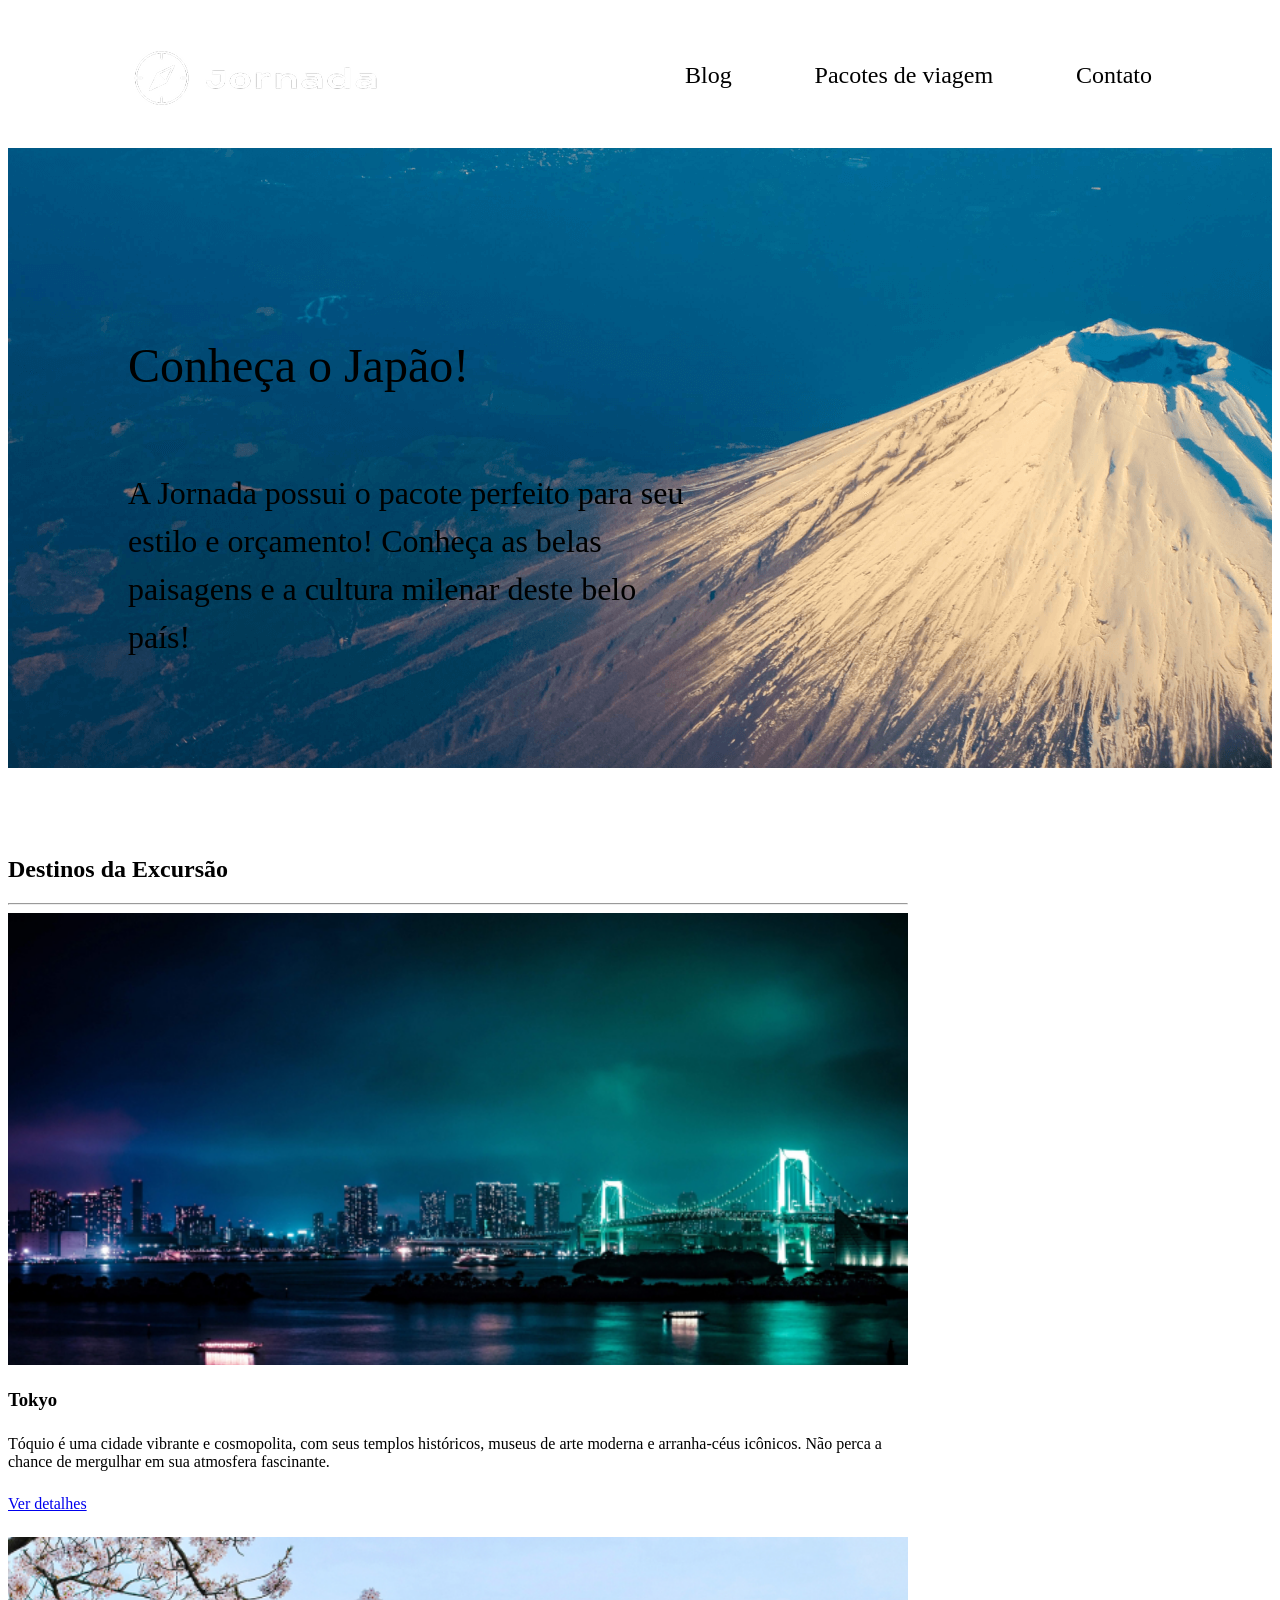
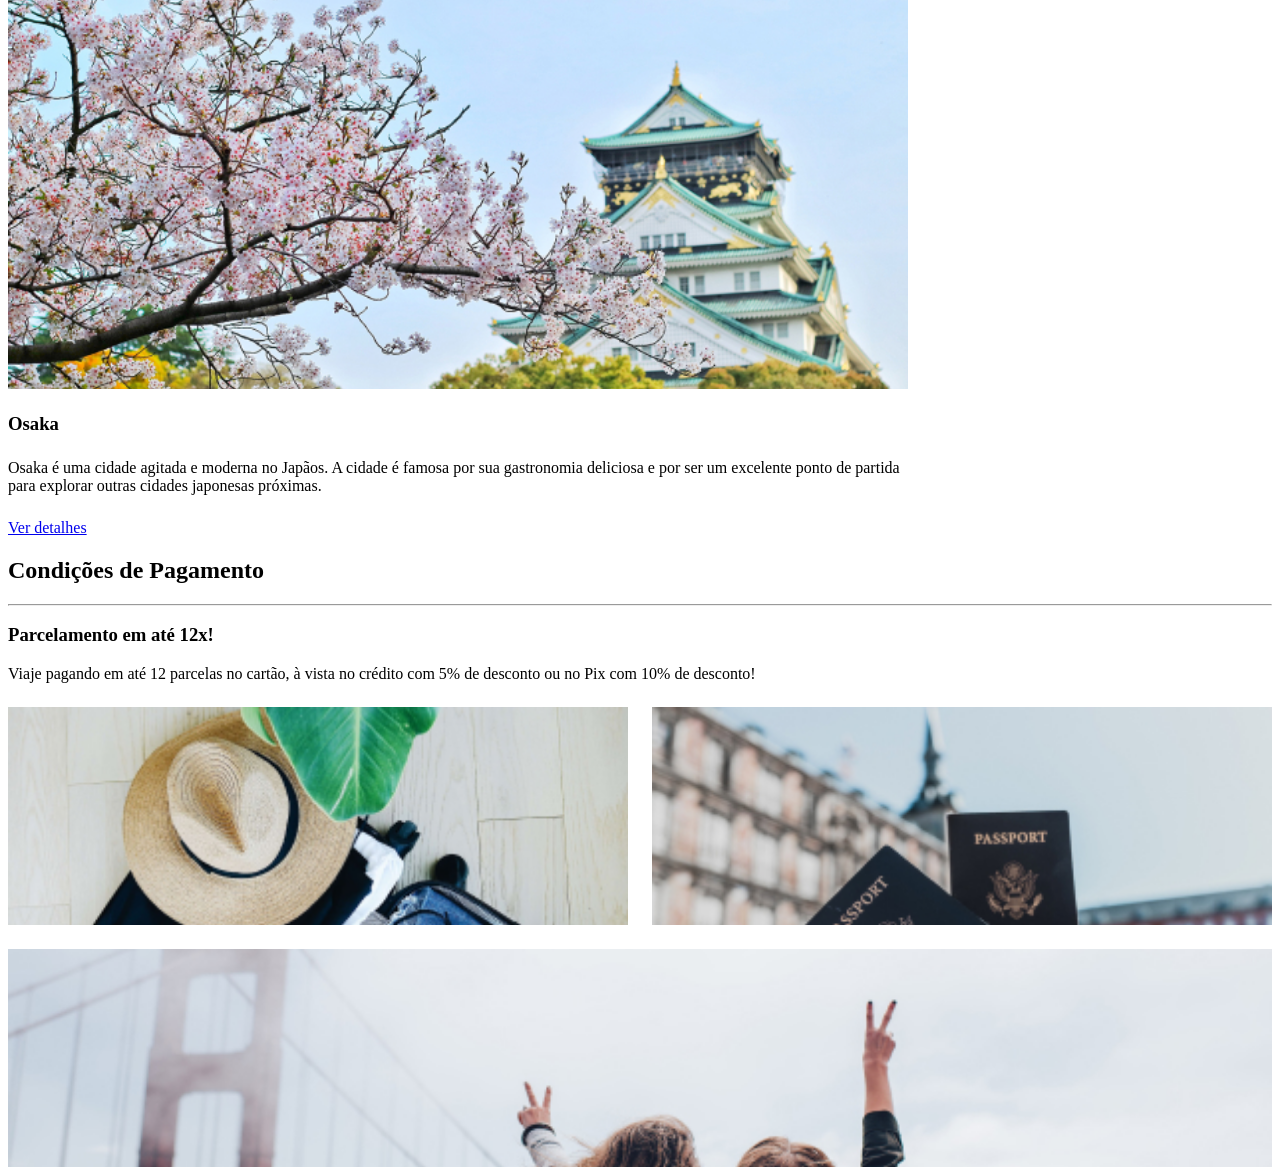
==== packages.html @ b338bd3d "Cria estrutura HTML e adiciona imagens" ====
<!doctype html>
<html lang="pt-br">
  <head>
    <meta charset="UTF-8" />
    <meta name="viewport" content="width=device-width, initial-scale=1.0" />
    <link rel="stylesheet" href="./css/style.css" />
    <title>Pacotes de Viagem</title>
  </head>
  <body>
    <header class="main-header">
      <a class="logo" href="index.html" title="voltar para a página inicial">
        <img
          class="img-mobile"
          src="img/bussola-jornada-branca.png"
          alt="Bussola do logo Jornada Viagens na cor branca"
        />
        <img
          class="img-desktop"
          src="img/bussola-texto-jornada-branco.png"
          alt="Logo Jornada Viagens na cor branca"
        />
      </a>
      <div class="navigation-menu">
        <label for="menu">
          <img src="img/menu.png" alt="menu" />
        </label>
        <input type="checkbox" id="menu" hidden />
        <nav>
          <ul class="list-links">
            <li>
              <a href="blog.html" target="_blank" title="Acessar Blog">Blog</a>
            </li>
            <li>
              <a
                class="active"
                href="pacotes-de-viagens.html"
                target="_blank"
                title="Acessar Pacotes de viagem"
                >Pacotes de viagem</a
              >
            </li>
            <li>
              <a href="contato.html" target="_blank" title="Acessar Contato"
                >Contato</a
              >
            </li>
          </ul>
        </nav>
      </div>
    </header>
    <section class="travel-packages hero">
      <div class="hero-img">
        <div class="hero-content">
          <h1>Conheça o Japão!</h1>
          <hr />
          <p>
            A Jornada possui o pacote perfeito para seu estilo e orçamento!
            Conheça as belas paisagens e a cultura milenar deste belo país!
          </p>
        </div>
      </div>
    </section>

    <section class="travel-packages destinations">
      <div class="section-title">
        <h2>Destinos da Excursão</h2>
        <hr />
      </div>
      <div class="destination-items">
        <article class="item tokyo">
          <header>
            <div class="img-item"></div>
            <h3 class="content-title">Tokyo</h3>
          </header>
          <p class="content-text">
            Tóquio é uma cidade vibrante e cosmopolita, com seus templos
            históricos, museus de arte moderna e arranha-céus icônicos. Não
            perca a chance de mergulhar em sua atmosfera fascinante.
          </p>
          <footer>
            <a
              href="#"
              class="button"
              target="_blank"
              title="Veja mais detalhes do destino Tokyo"
              >Ver detalhes</a
            >
          </footer>
        </article>
        <article class="item osaka">
          <header>
            <div class="img-item"></div>
            <h3 class="content-title">Osaka</h3>
          </header>
          <p class="content-text">
            Osaka é uma cidade agitada e moderna no Japãos. A cidade é famosa
            por sua gastronomia deliciosa e por ser um excelente ponto de
            partida para explorar outras cidades japonesas próximas.
          </p>
          <footer>
            <a
              href="#"
              class="button"
              target="_blank"
              title="Veja mais detalhes do destino Osaka"
              >Ver detalhes</a
            >
          </footer>
        </article>
      </div>
    </section>
    <section class="travel-payments payments">
      <div class="section-title">
        <h2>Condições de Pagamento</h2>
        <hr />
      </div>

      <div class="content-container">
        <div class="text-content">
          <h3 class="content-title">Parcelamento em até 12x!</h3>
          <p class="content-text">
            Viaje pagando em até 12 parcelas no cartão, à vista no crédito com
            5% de desconto ou no Pix com 10% de desconto!
          </p>
        </div>

        <div class="image-gallery">
          <div class="image first"></div>
          <div class="image second"></div>
          <div class="image thirdy colspan-2"></div>
        </div>
      </div>
    </section>
  </body>
</html>
---- css/style.css ----
@import url(global.css);
@import url(header.css);
@import url(hero.css);
@import url(offers.css);
@import url(categories.css);
@import url(destinations.css);
@import url(payments.css);
@import url(testimonials.css);
@import url(footer.css);
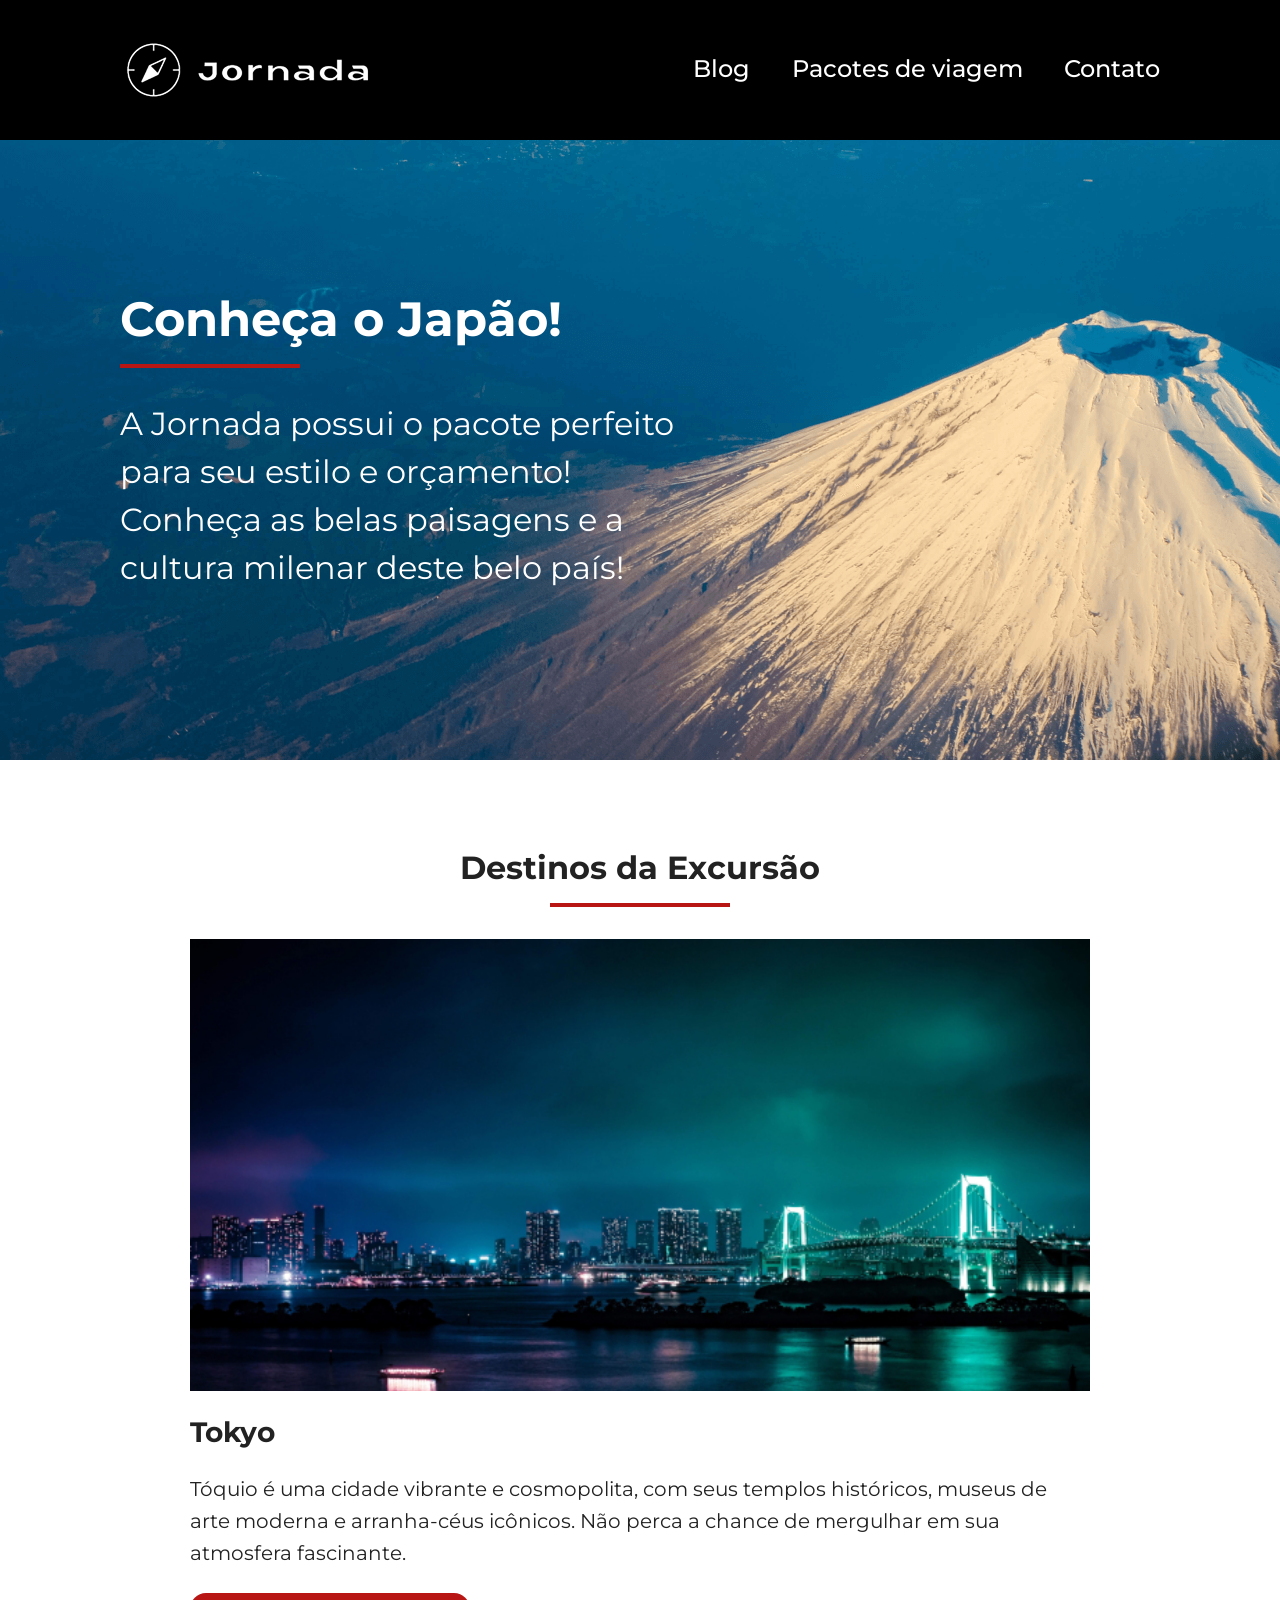
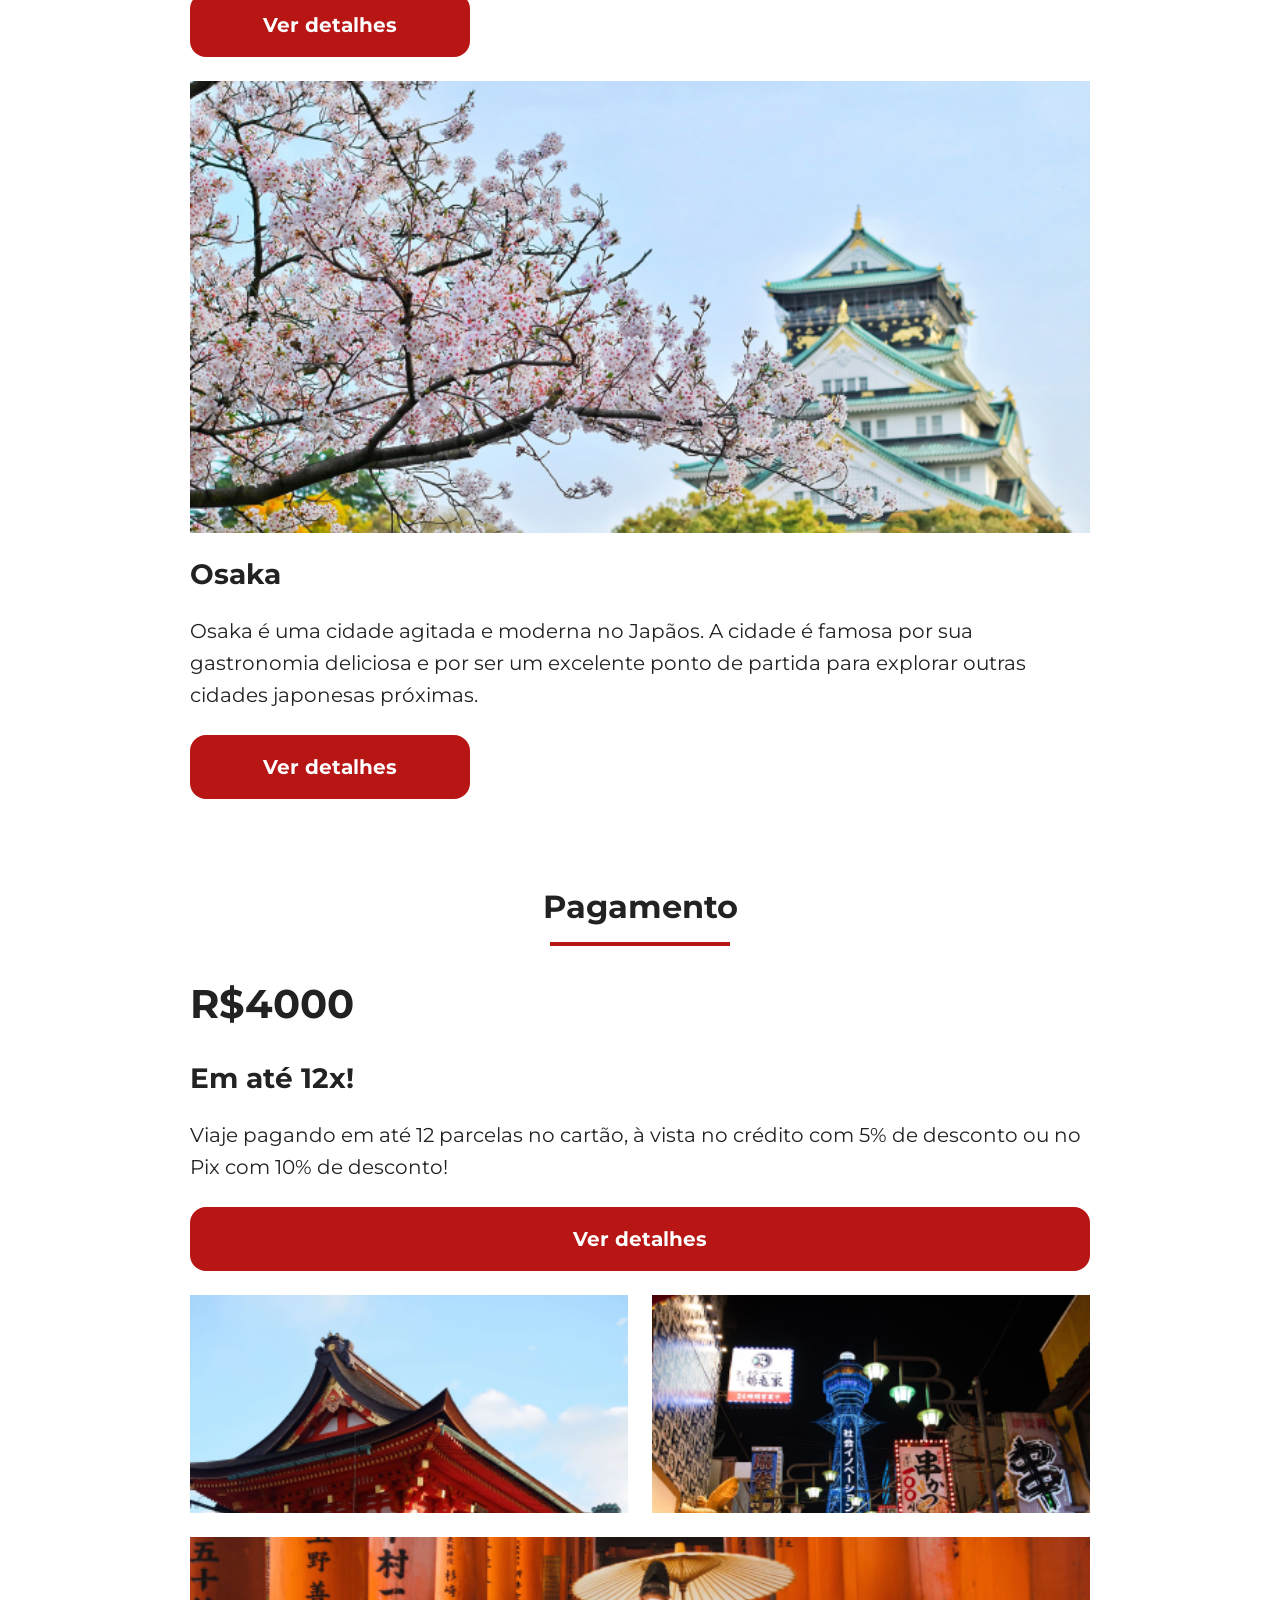
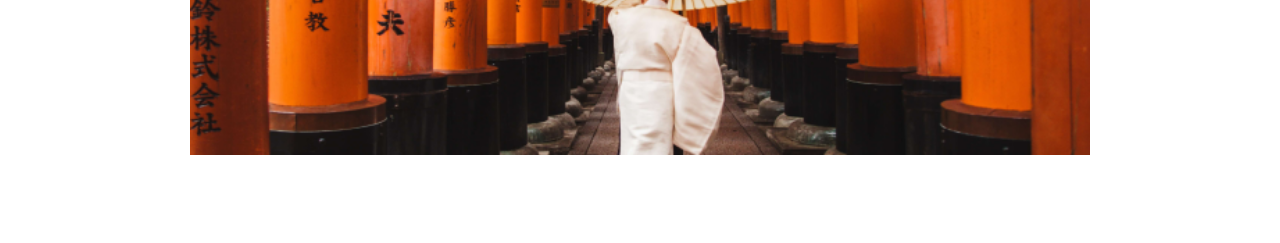
==== commit 321cd34b: "Finaliza sessao de pagamentos mobile" ====
--- a/packages.html
+++ b/packages.html
@@ -109,19 +109,27 @@
         </article>
       </div>
     </section>
+
     <section class="travel-payments payments">
       <div class="section-title">
-        <h2>Condições de Pagamento</h2>
+        <h2>Pagamento</h2>
         <hr />
       </div>
-
       <div class="content-container">
         <div class="text-content">
-          <h3 class="content-title">Parcelamento em até 12x!</h3>
+          <h2>R$4000</h2>
+          <h3 class="content-title">Em até 12x!</h3>
           <p class="content-text">
             Viaje pagando em até 12 parcelas no cartão, à vista no crédito com
             5% de desconto ou no Pix com 10% de desconto!
           </p>
+          <a
+            href="#"
+            class="button"
+            target="_blank"
+            title="Veja mais detalhes do destino Tokyo"
+            >Ver detalhes</a
+          >
         </div>
 
         <div class="image-gallery">
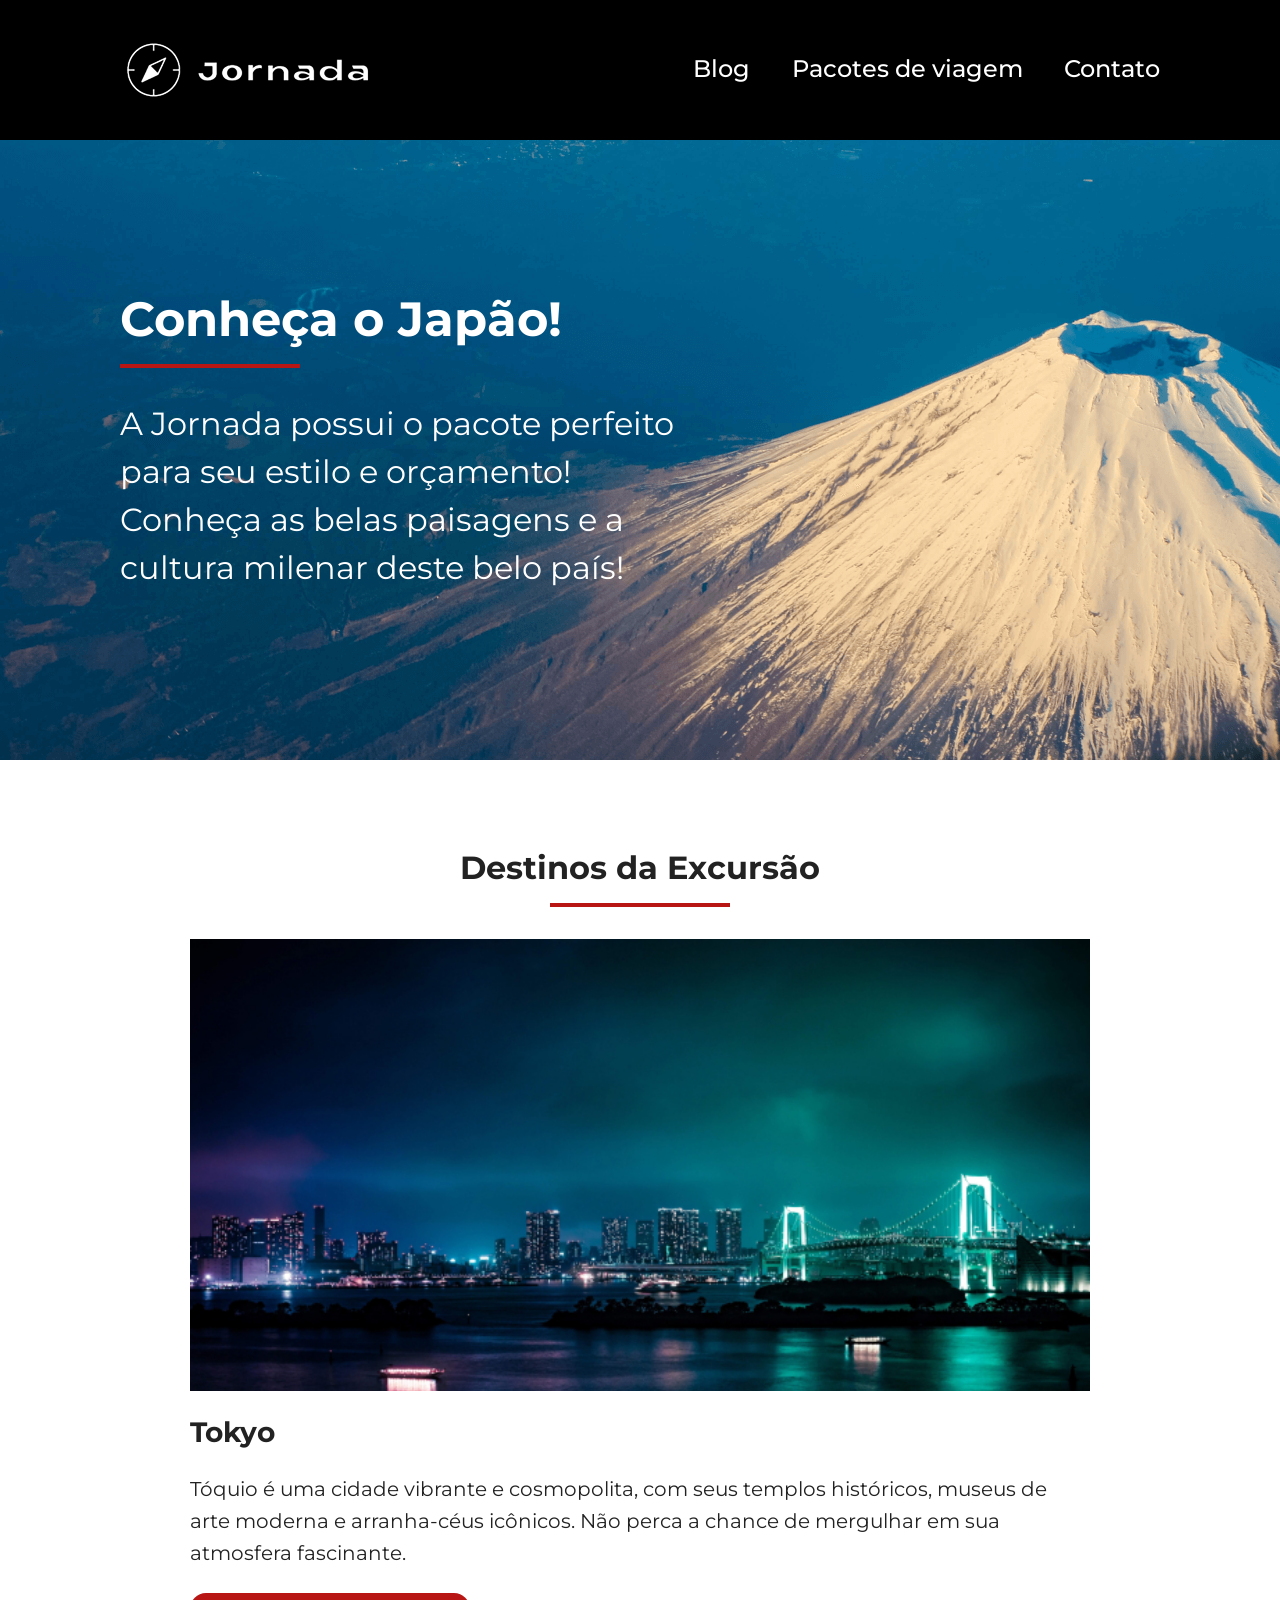
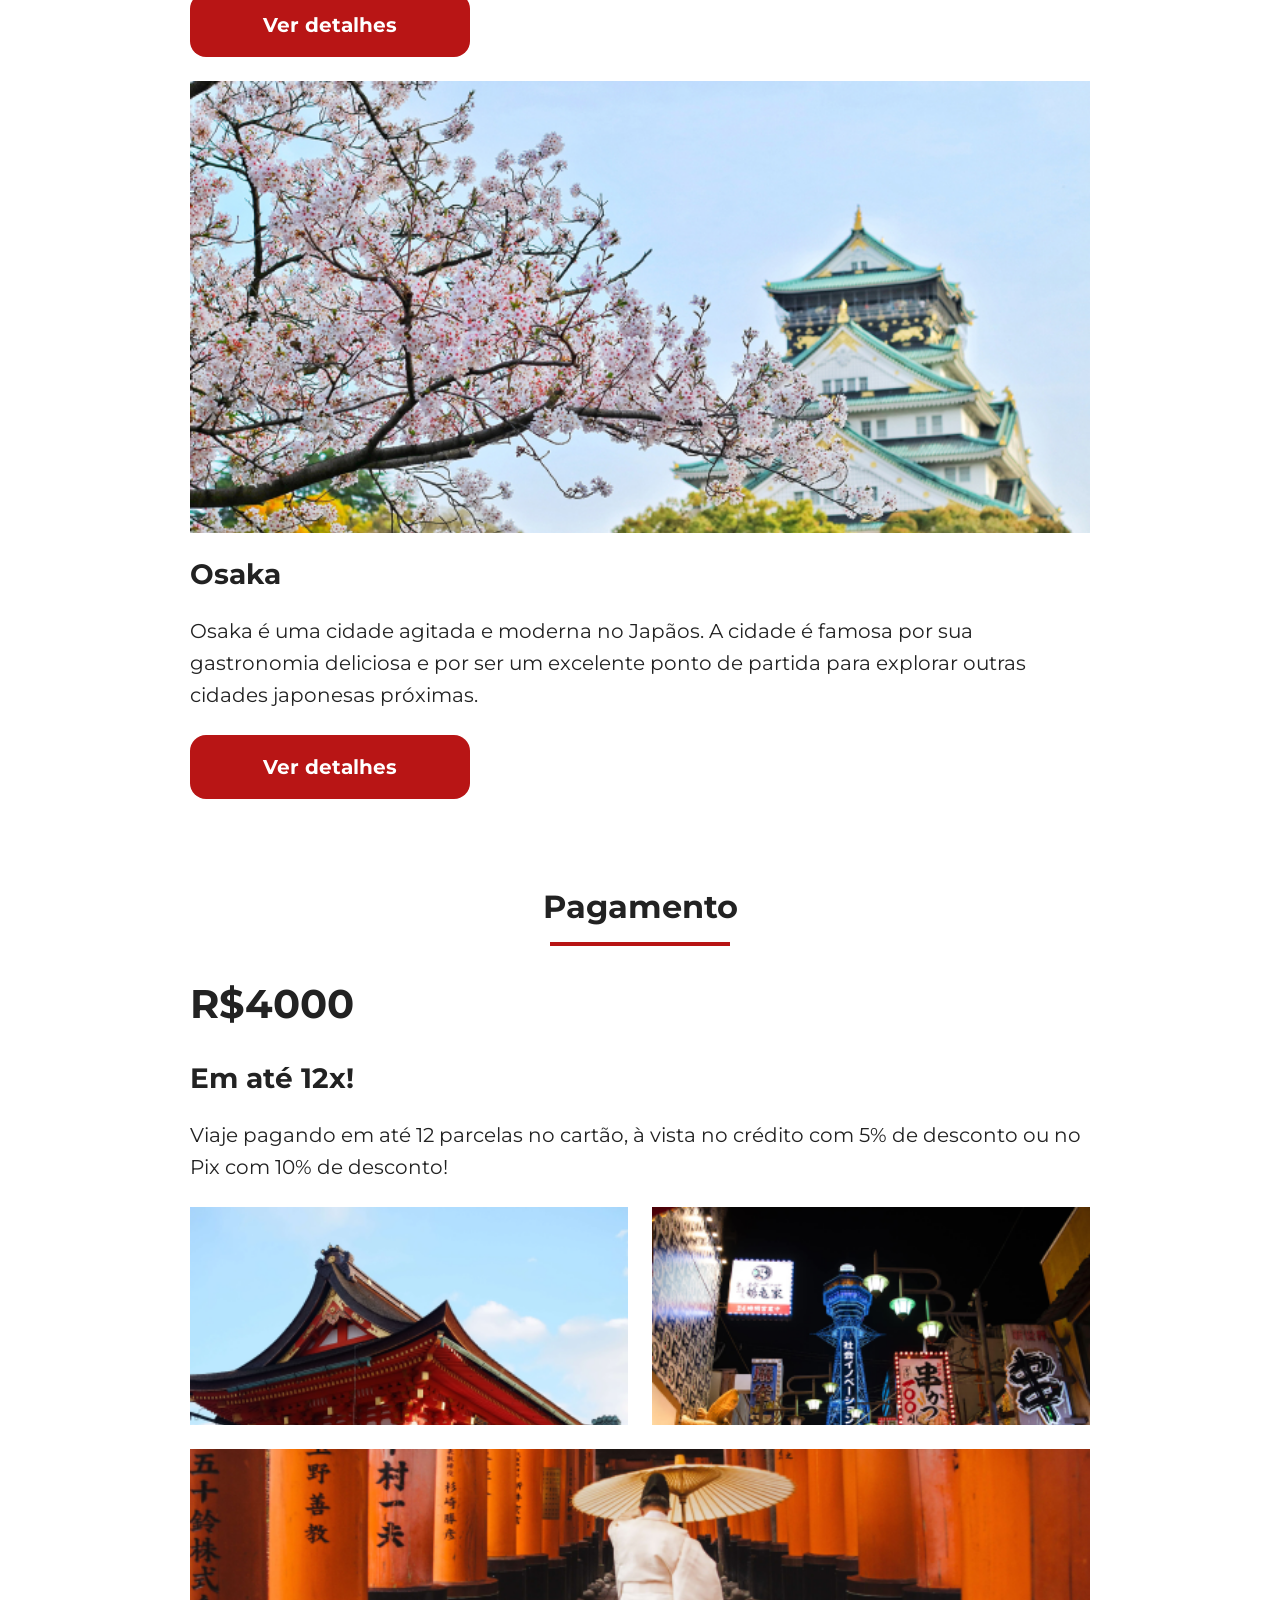
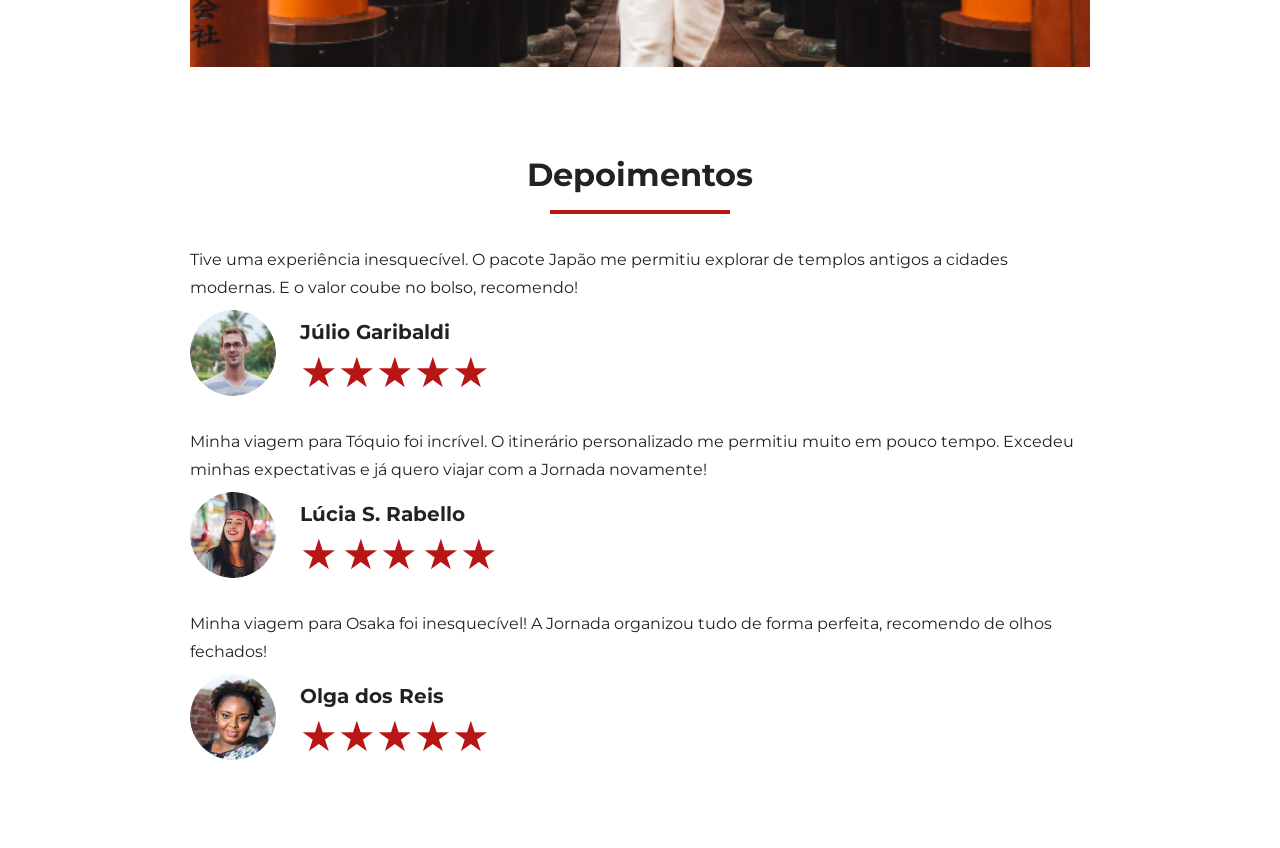
==== commit ac52a9f4: "Finaliza sessao de depoimentos packages travel responsiva" ====
--- a/packages.html
+++ b/packages.html
@@ -139,5 +139,82 @@
         </div>
       </div>
     </section>
+    <section class="travel-testimonials testimonial">
+      <div class="section-title">
+        <h2>Depoimentos</h2>
+        <hr />
+      </div>
+
+      <div class="testimonial-container">
+        <article>
+          <header>
+            <p>
+              Tive uma experiência inesquecível. O pacote Japão me permitiu
+              explorar de templos antigos a cidades modernas. E o valor coube no
+              bolso, recomendo!
+            </p>
+          </header>
+          <footer>
+            <img
+              src="img/travel-packages/avatar-julio.png"
+              alt="Imagem de perfil do cliente Júlio Garibaldi"
+            />
+            <div class="profile-content">
+              <h3>Júlio Garibaldi</h3>
+              <div class="rating">
+                <span class="star">★</span><span class="star">★</span
+                ><span class="star">★</span><span class="star">★</span
+                ><span class="star">★</span>
+              </div>
+            </div>
+          </footer>
+        </article>
+        <article>
+          <header>
+            <p>
+              Minha viagem para Tóquio foi incrível. O itinerário personalizado
+              me permitiu muito em pouco tempo. Excedeu minhas expectativas e já
+              quero viajar com a Jornada novamente!
+            </p>
+          </header>
+          <footer>
+            <img
+              src="img/travel-packages/avatar-lucia.png"
+              alt="Imagem de perfil da cliente Lúcia S. Rabellocc"
+            />
+            <div class="profile-content">
+              <h3>Lúcia S. Rabello</h3>
+              <div class="rating">
+                <span class="star">★</span>
+                <span class="star">★</span><span class="star">★</span>
+                <span class="star">★</span><span class="star">★</span>
+              </div>
+            </div>
+          </footer>
+        </article>
+        <article>
+          <header>
+            <p>
+              Minha viagem para Osaka foi inesquecível! A Jornada organizou tudo
+              de forma perfeita, recomendo de olhos fechados!
+            </p>
+          </header>
+          <footer>
+            <img
+              src="img/travel-packages/avatar-olga.png"
+              alt="Imagem de perfil da cliente Olga dos Reis"
+            />
+            <div class="profile-content">
+              <h3>Olga dos Reis</h3>
+              <div class="rating">
+                <span class="star">★</span><span class="star">★</span
+                ><span class="star">★</span><span class="star">★</span
+                ><span class="star">★</span>
+              </div>
+            </div>
+          </footer>
+        </article>
+      </div>
+    </section>
   </body>
 </html>
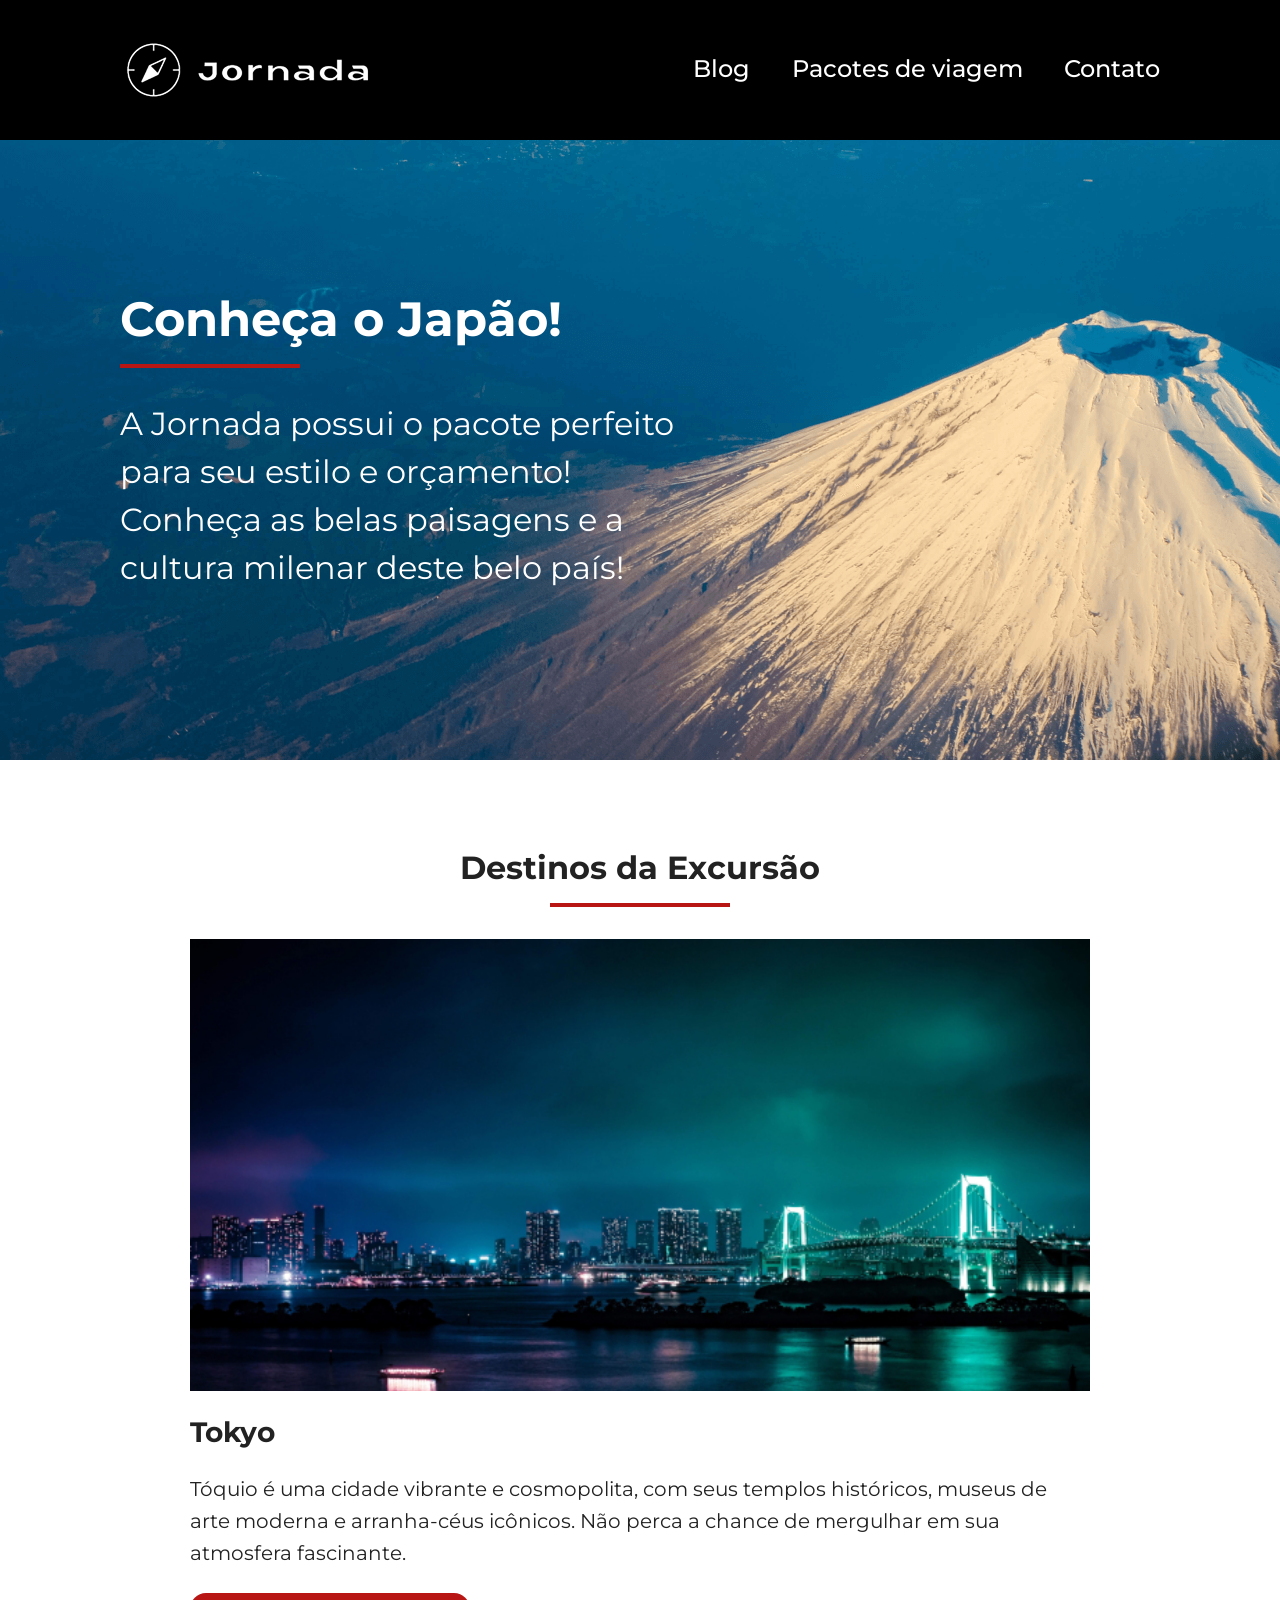
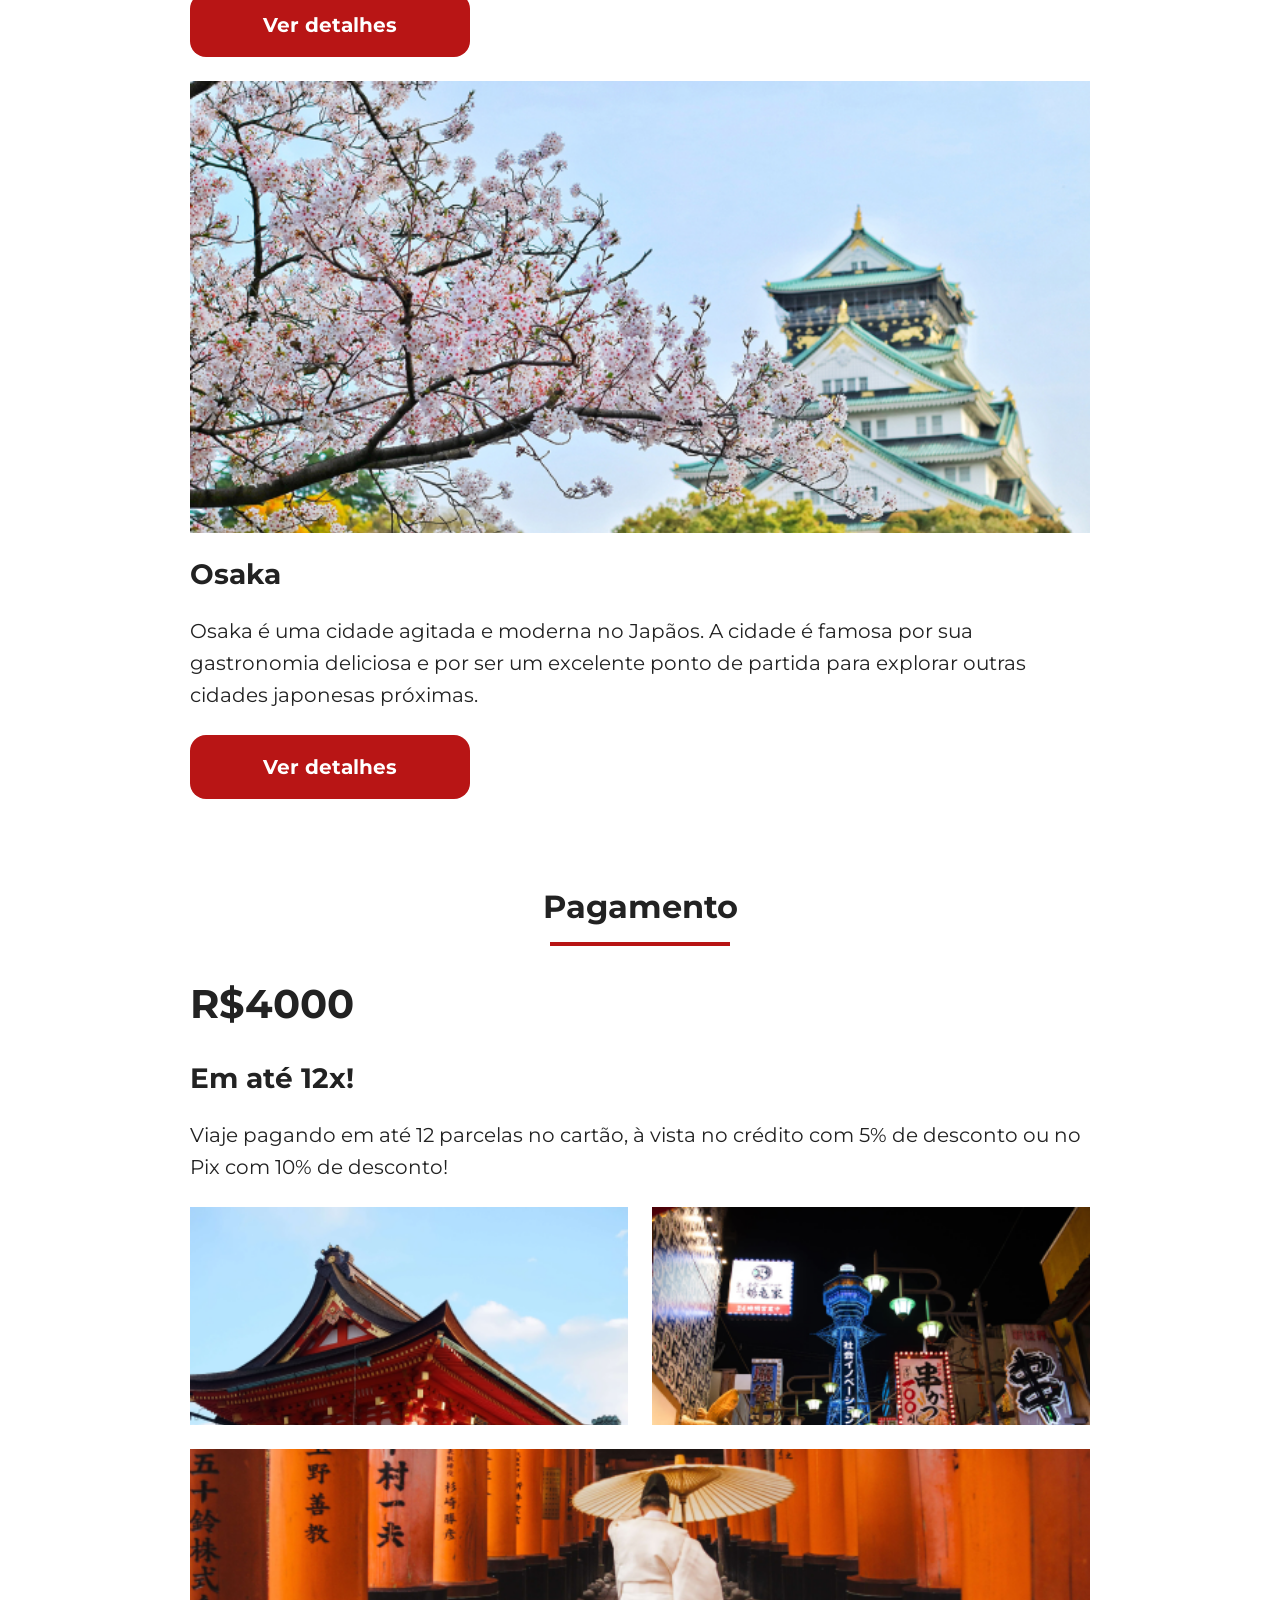
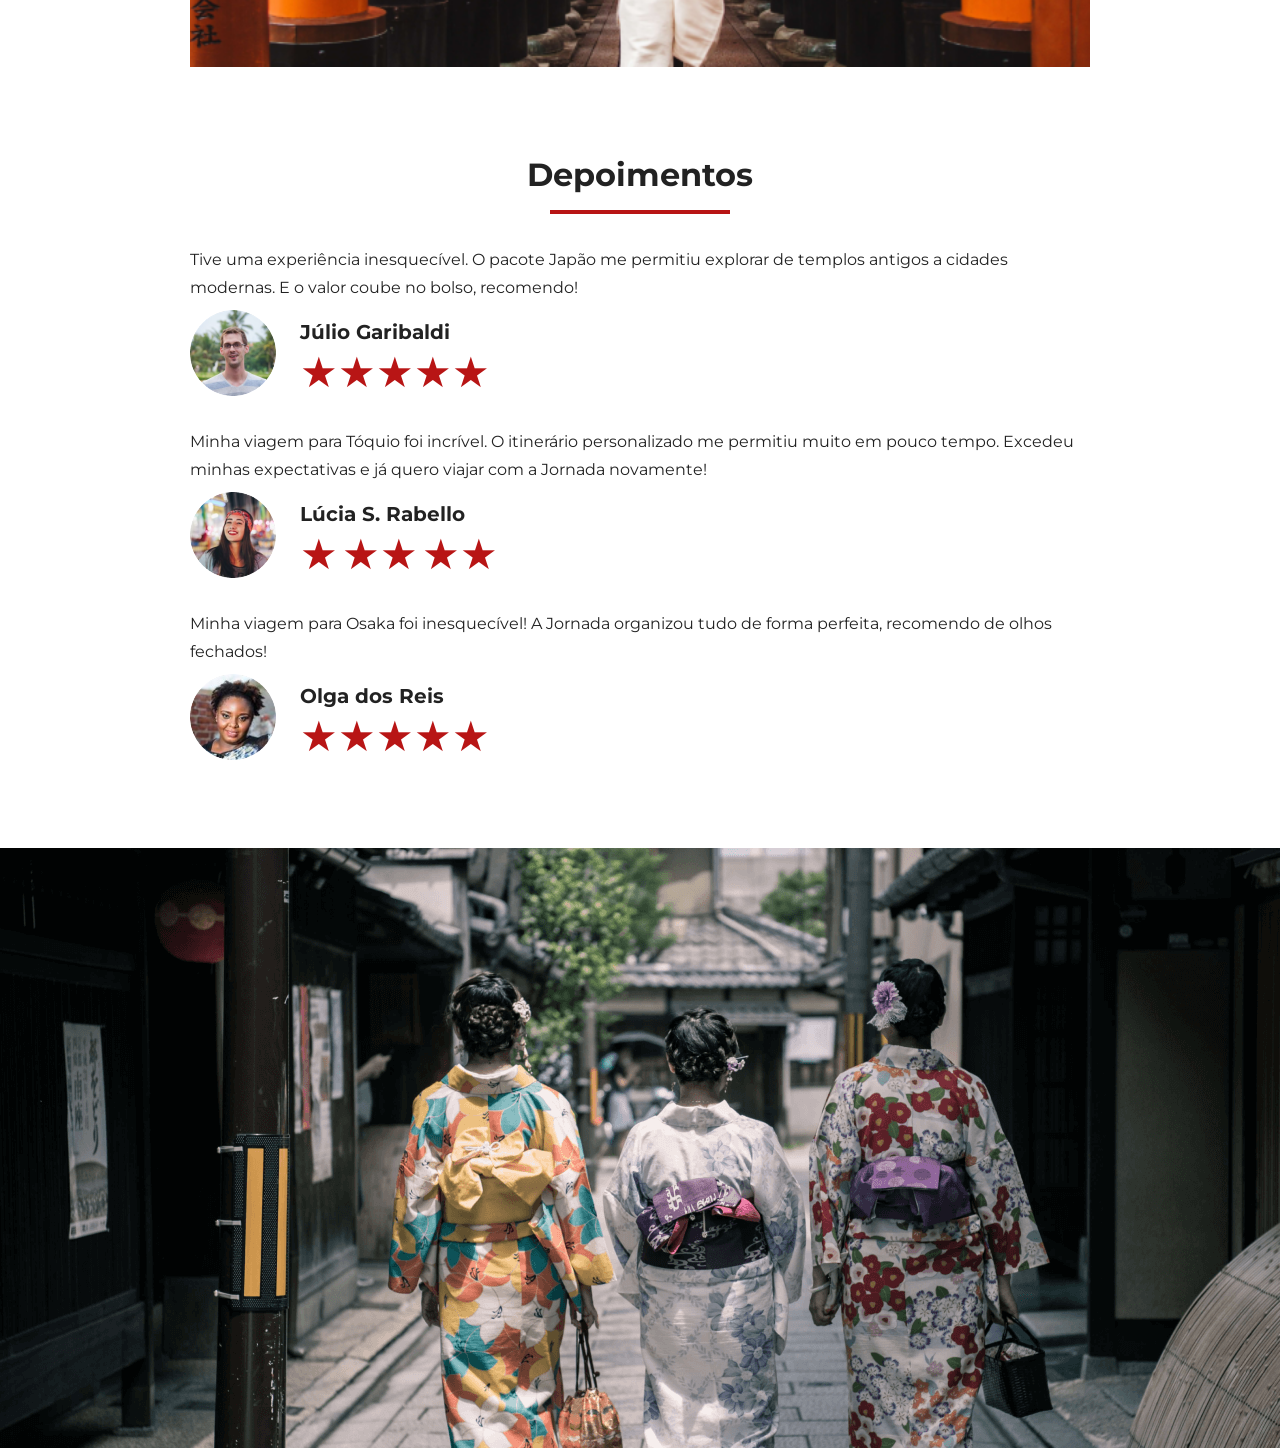
==== commit 82578d29: "Adiciona imagem ao hero inferior da pagina" ====
--- a/packages.html
+++ b/packages.html
@@ -216,5 +216,8 @@
         </article>
       </div>
     </section>
+    <section class="travel-packages bottom-hero">
+      <div class="hero-img"></div>
+    </section>
   </body>
 </html>
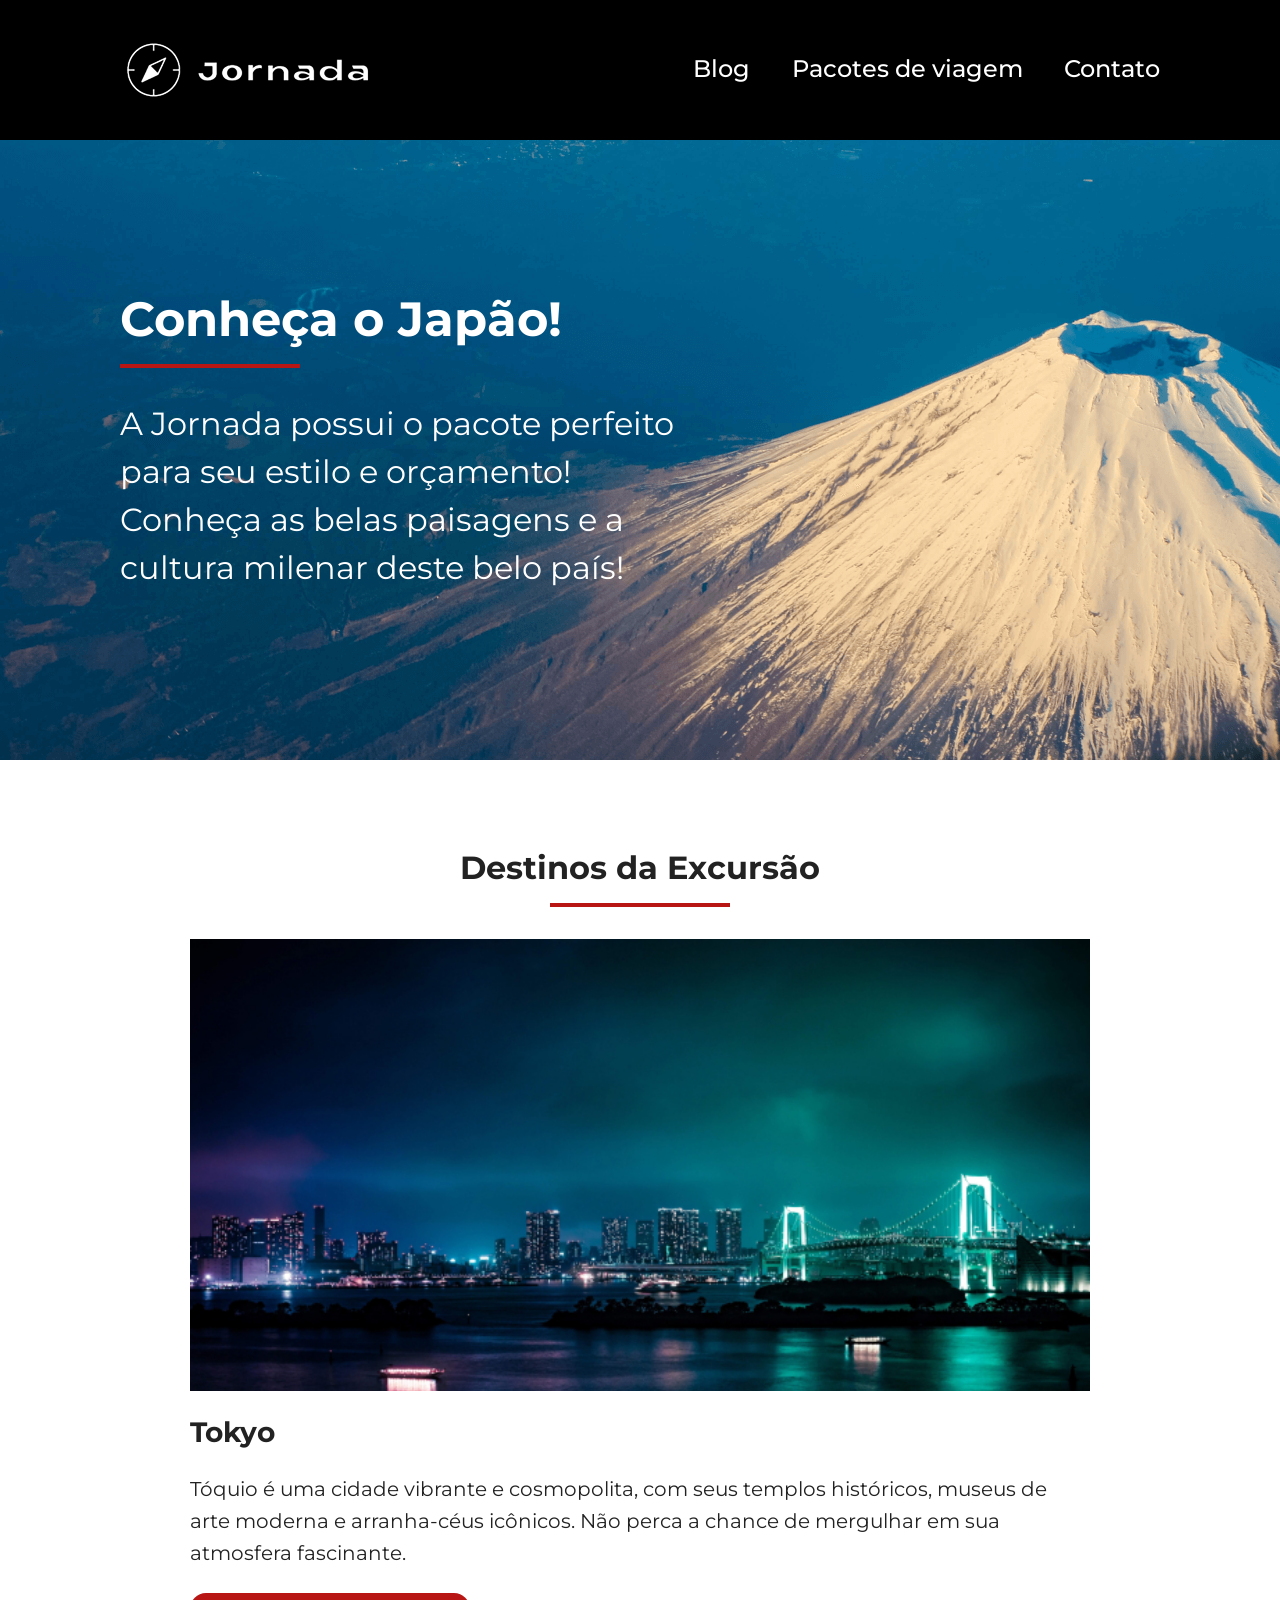
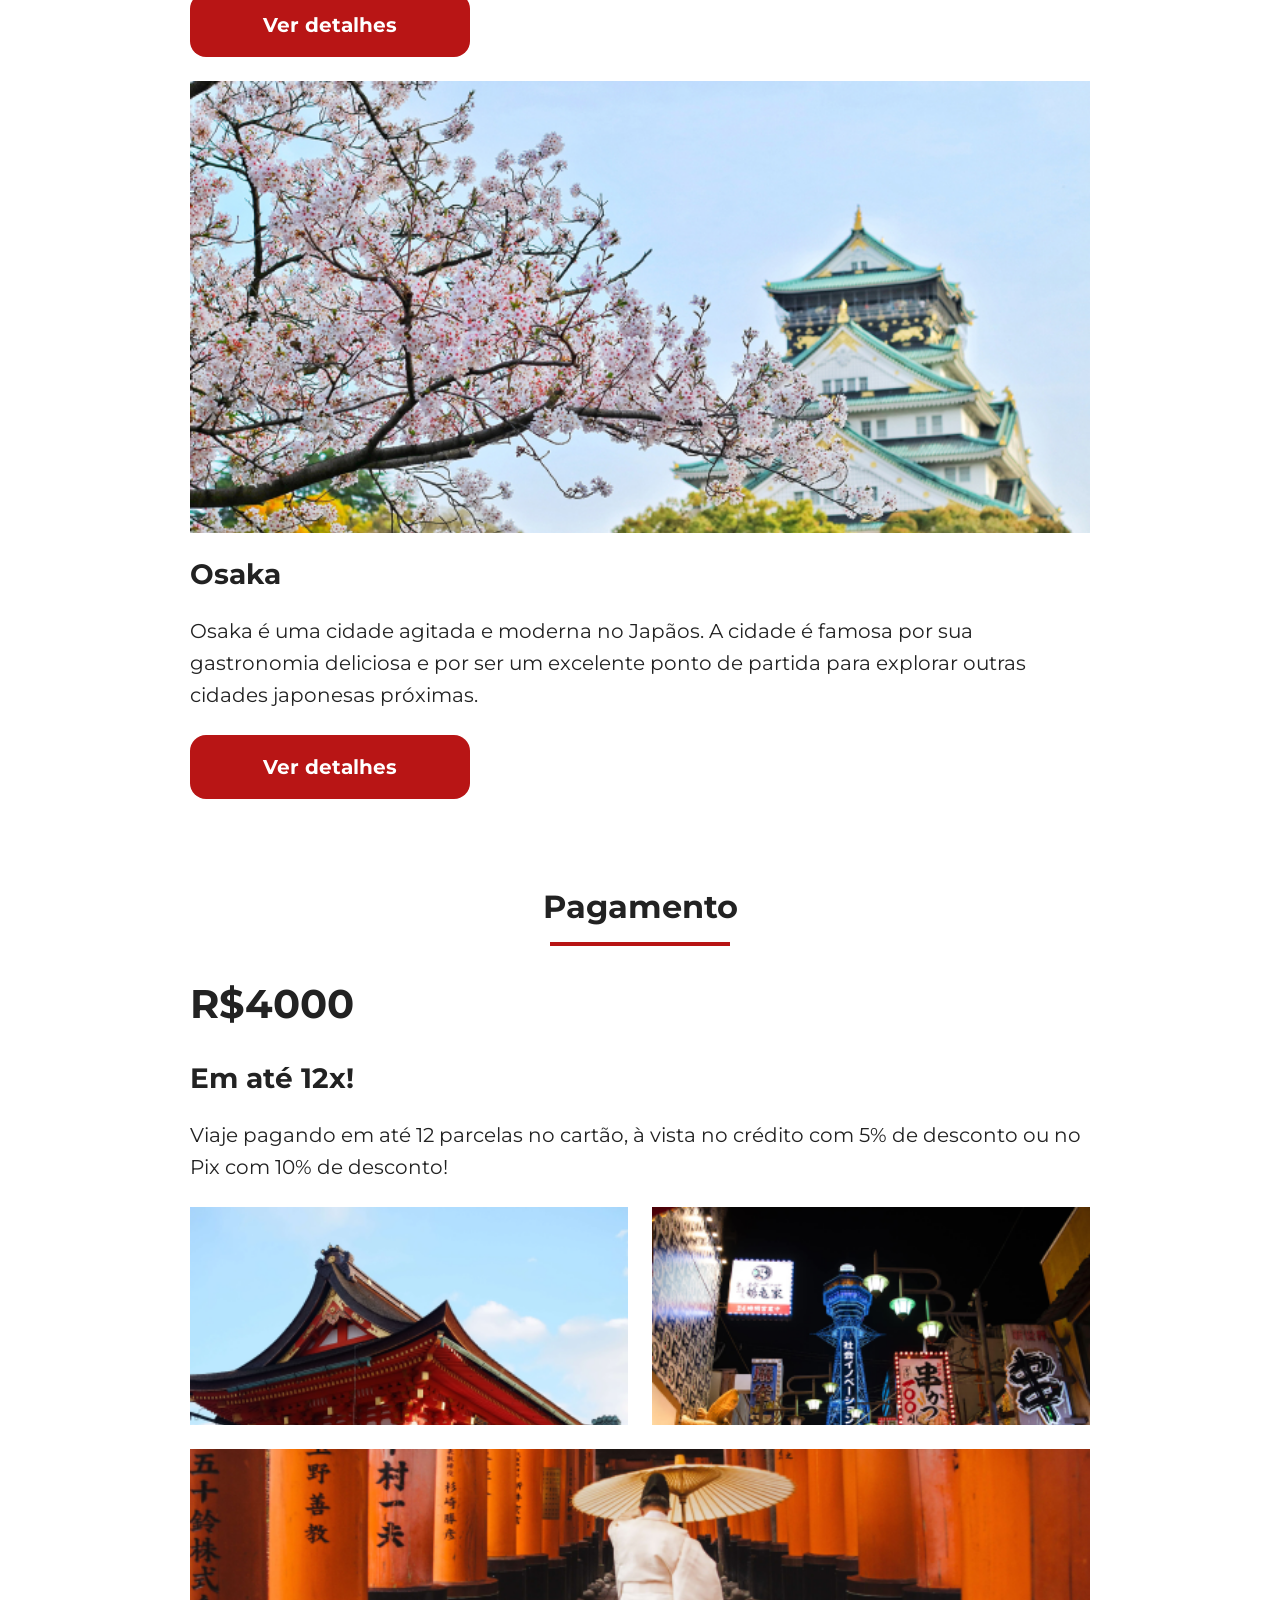
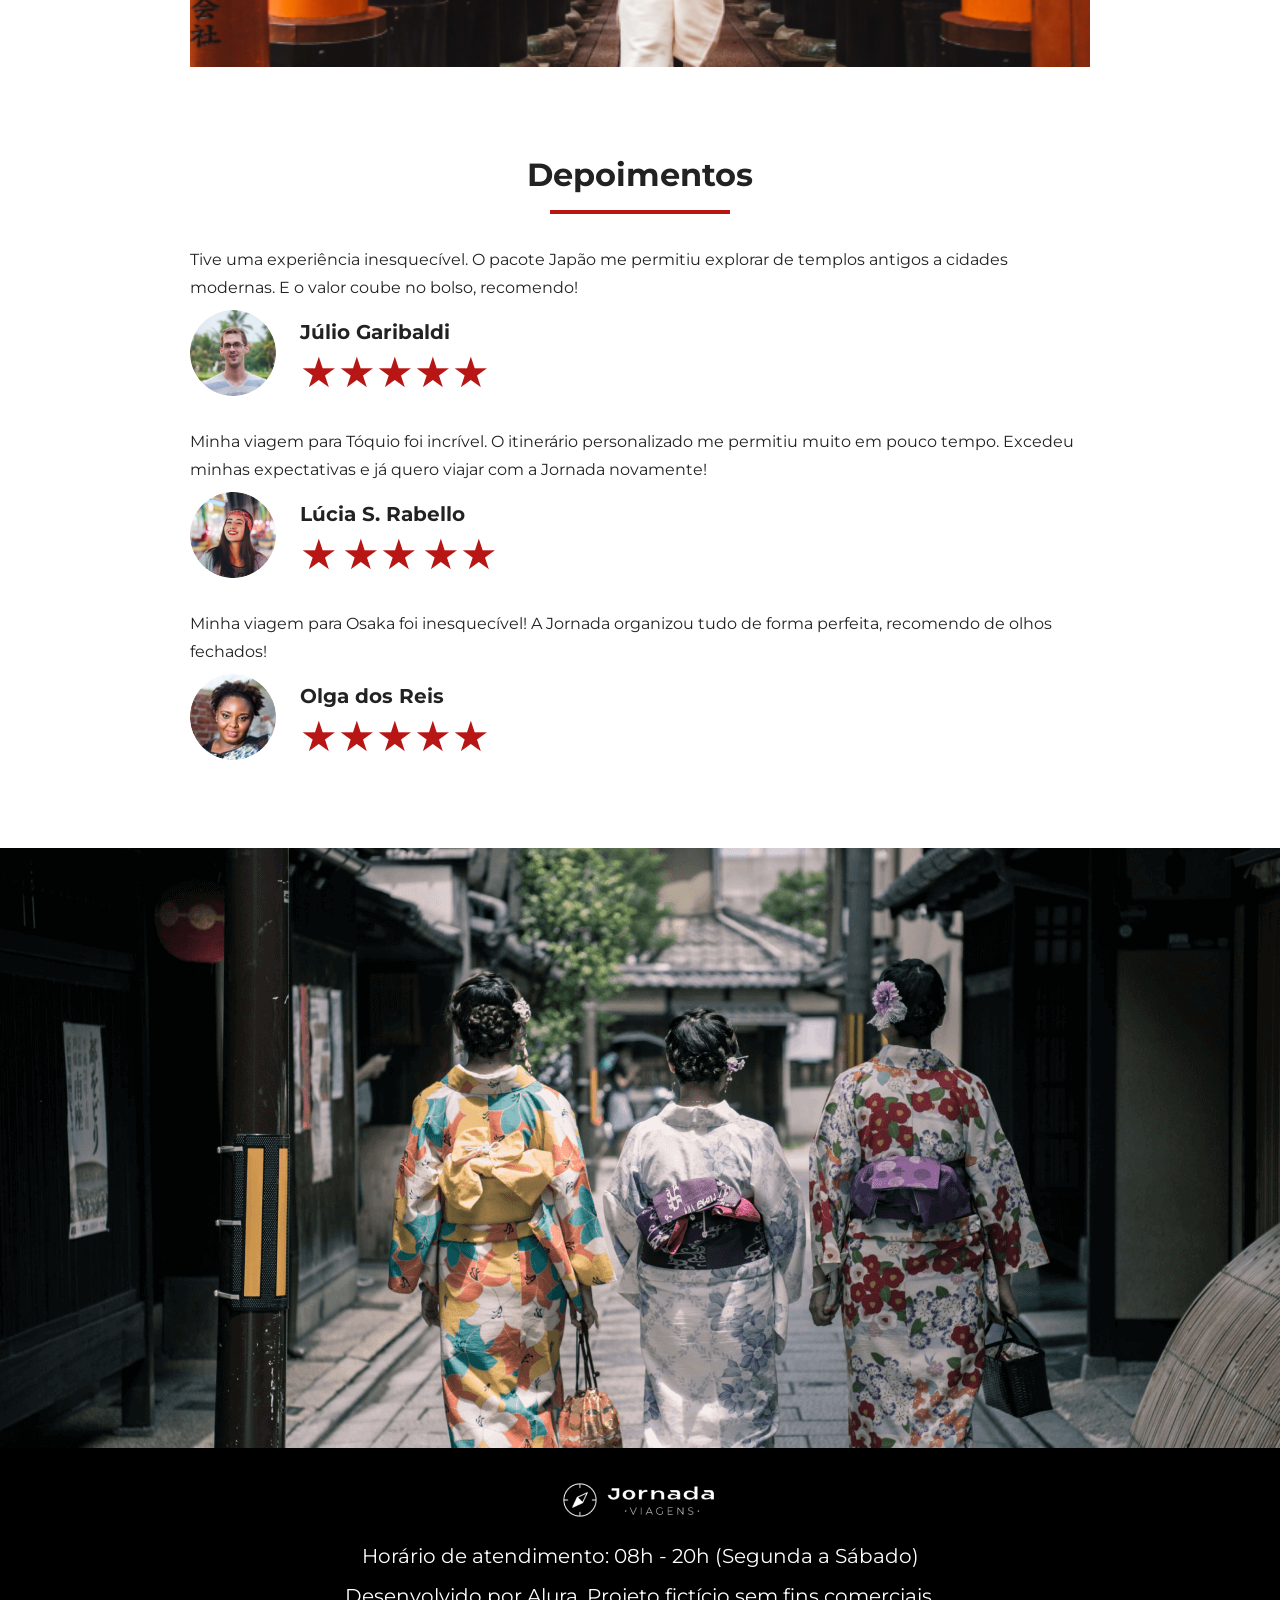
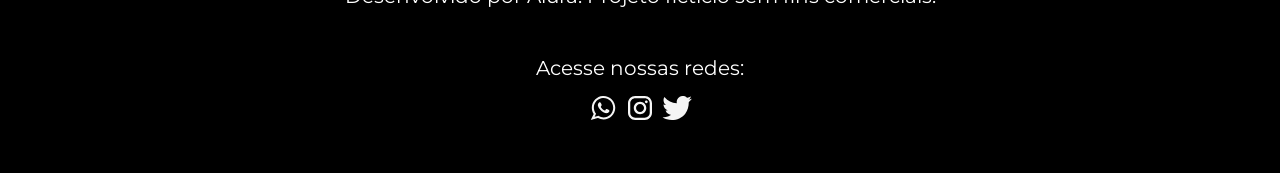
==== commit 16d55cc2: "Adiciona footer principal ao travel packages" ====
--- a/packages.html
+++ b/packages.html
@@ -219,5 +219,44 @@
     <section class="travel-packages bottom-hero">
       <div class="hero-img"></div>
     </section>
+    <footer class="main-footer">
+      <div class="footer-content">
+        <img
+          src="img/footer-logo.png"
+          alt="Logo do Jornada Viagens no rodape da página"
+        />
+        <p>Horário de atendimento: 08h - 20h (Segunda a Sábado)</p>
+        <p>Desenvolvido por Alura. Projeto fictício sem fins comerciais.</p>
+      </div>
+      <div class="footer-social">
+        <p>Acesse nossas redes:</p>
+        <p>
+          <a
+            href="#"
+            target="_blank"
+            title="Entre em contato através do Whatsapp do Jornada Viagens"
+            ><img
+              src="img/icone-whatsapp.svg"
+              alt="Icone do Whatsapp na cor branca"
+          /></a>
+          <a
+            href="#"
+            target="_blank"
+            title="Acesse o Instagram do Jornada Viagens"
+            ><img
+              src="img/icone-instagram.svg"
+              alt="Icone do Instagram na cor branca"
+          /></a>
+          <a
+            href="#"
+            target="_blank"
+            title="Acesse o Twitter do Jornada Viagens"
+            ><img
+              src="img/icone-twitter.svg"
+              alt="Icone do Twitter na cor branca"
+          /></a>
+        </p>
+      </div>
+    </footer>
   </body>
 </html>
